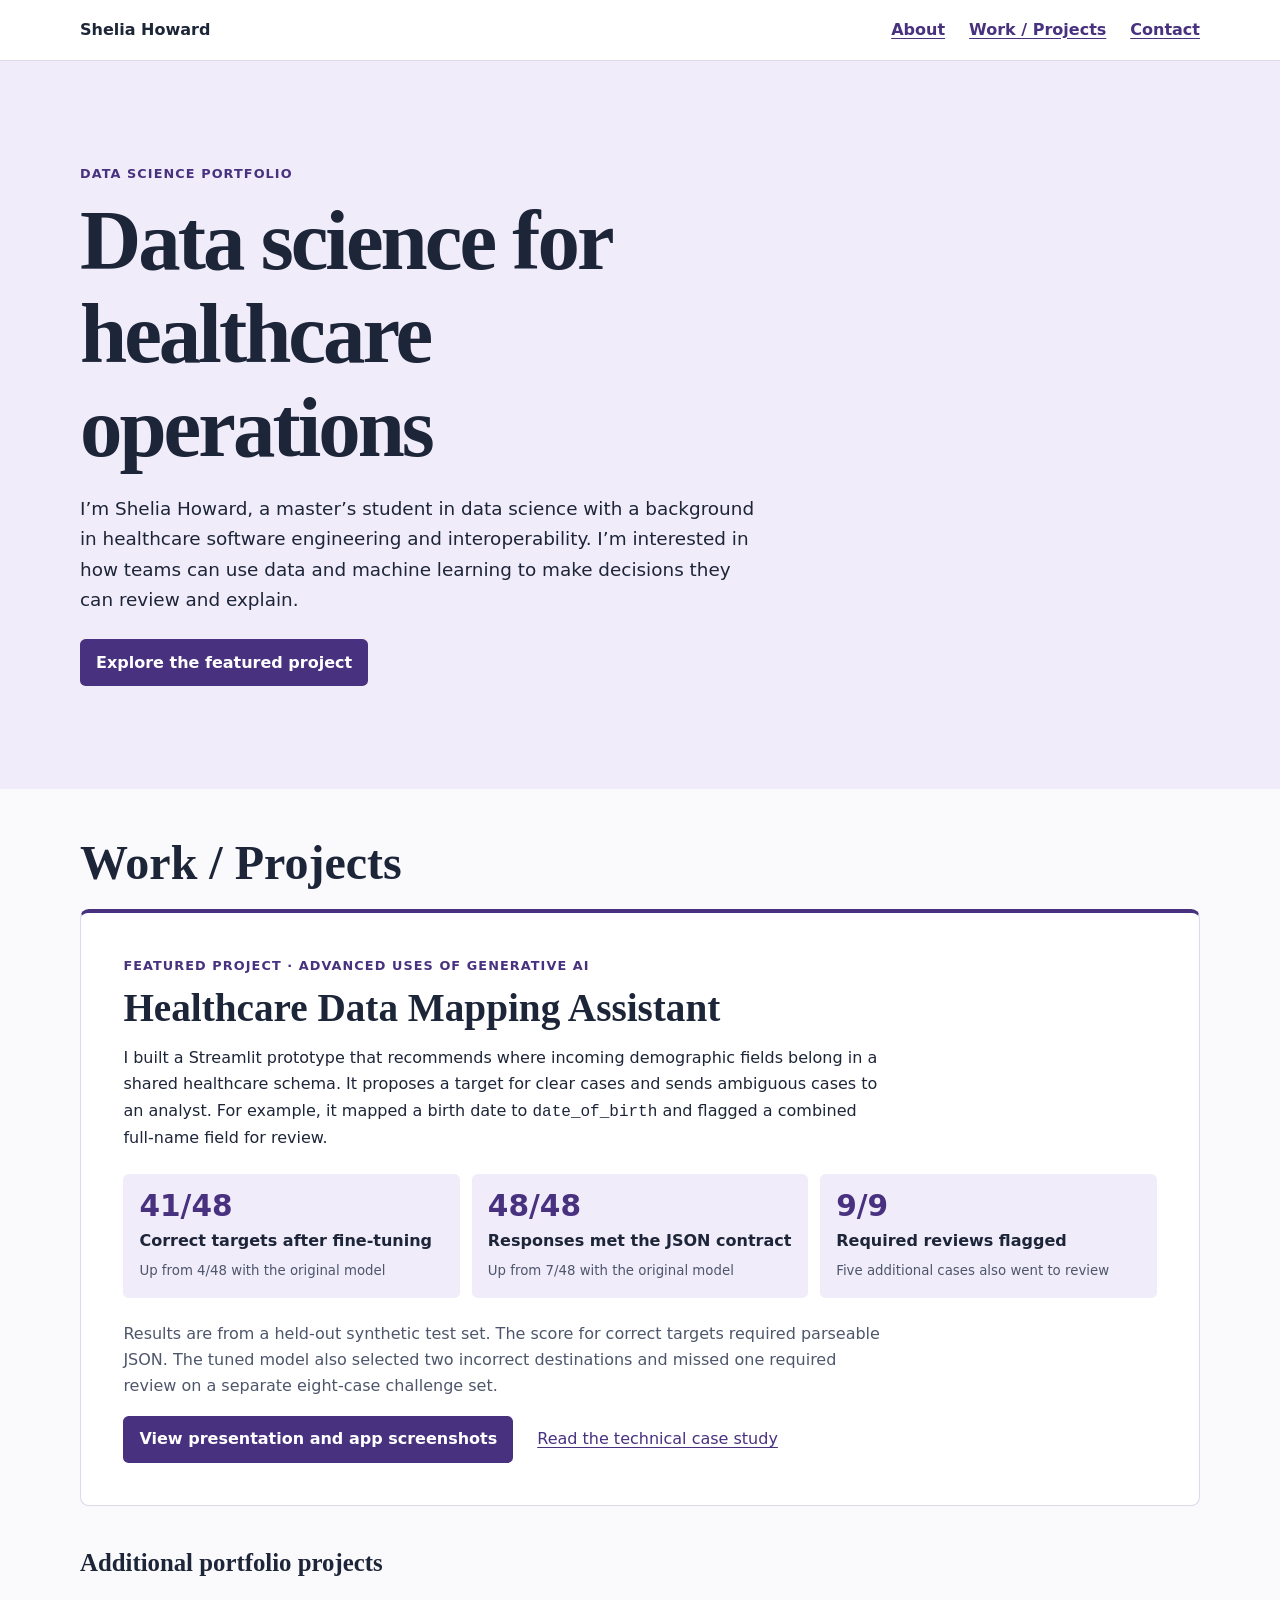
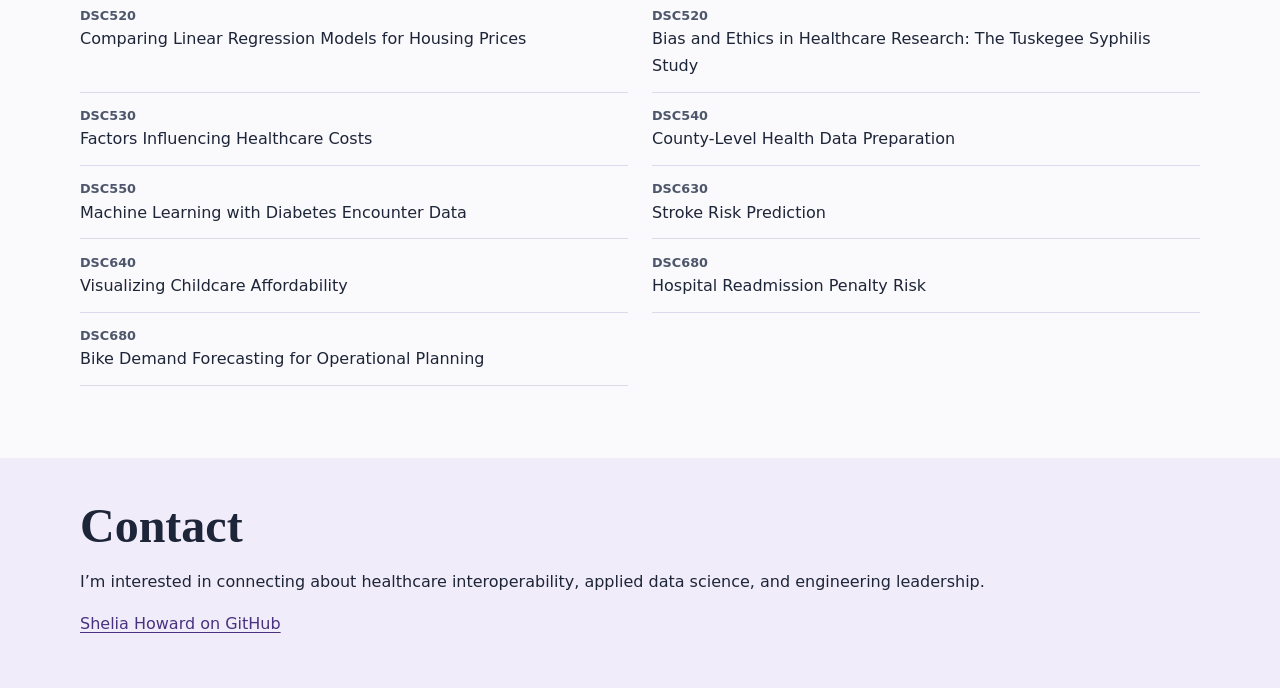
==== docs/index.html @ be784926 "Add files via upload" ====
<!doctype html>
<html lang="en">
<head>
  <meta charset="utf-8">
  <meta name="viewport" content="width=device-width, initial-scale=1">
  <meta name="description" content="Shelia Howard’s data science portfolio, featuring applied machine learning and healthcare interoperability.">
  <title>Shelia Howard | Data Science Portfolio</title>
  <link rel="stylesheet" href="styles.css">
</head>
<body>
  <a class="skip" href="#main">Skip to content</a>
  <header class="top">
    <div class="wrap bar">
      <a class="identity" href="#main">Shelia Howard</a>
      <nav aria-label="Main navigation">
        <a href="#about">About</a><a href="#projects">Work / Projects</a><a href="#contact">Contact</a>
      </nav>
    </div>
  </header>
  <main id="main">
    <section class="intro" id="about" aria-labelledby="about-heading">
      <div class="wrap">
        <p class="eyebrow">Data science portfolio</p>
        <h1 id="about-heading">Data science for healthcare operations</h1>
        <p class="lead">I’m Shelia Howard, a master’s student in data science with a background in healthcare software engineering and interoperability. I’m interested in how teams can use data and machine learning to make decisions they can review and explain.</p>
        <a class="button" href="#featured">Explore the featured project</a>
      </div>
    </section>
    <section class="wrap work" id="projects" aria-labelledby="projects-heading">
      <h2 id="projects-heading">Work / Projects</h2>
      <article class="feature" id="featured" aria-labelledby="feature-heading">
        <p class="eyebrow">Featured project · Advanced Uses of Generative AI</p>
        <h3 id="feature-heading">Healthcare Data Mapping Assistant</h3>
        <p>I built a Streamlit prototype that recommends where incoming demographic fields belong in a shared healthcare schema. It proposes a target for clear cases and sends ambiguous cases to an analyst. For example, it mapped a birth date to <code>date_of_birth</code> and flagged a combined full-name field for review.</p>
        <div class="metrics">
          <div><strong>41/48</strong><span>Correct targets after fine-tuning</span><small>Up from 4/48 with the original model</small></div>
          <div><strong>48/48</strong><span>Responses met the JSON contract</span><small>Up from 7/48 with the original model</small></div>
          <div><strong>9/9</strong><span>Required reviews flagged</span><small>Five additional cases also went to review</small></div>
        </div>
        <p class="notes">Results are from a held-out synthetic test set. The score for correct targets required parseable JSON. The tuned model also selected two incorrect destinations and missed one required review on a separate eight-case challenge set.</p>
        <div class="actions">
          <a class="button" href="dsc670-advanced-uses-of-generative-ai/evidence/milestone-4-presentation.pdf">View presentation and app screenshots</a>
          <a href="dsc670-advanced-uses-of-generative-ai/index.html">Read the technical case study</a>
        </div>
      </article>
      <h3 class="collection">Additional portfolio projects</h3>
      <ul class="projects">
        <li><span>DSC520</span>Comparing Linear Regression Models for Housing Prices</li>
        <li><span>DSC520</span>Bias and Ethics in Healthcare Research: The Tuskegee Syphilis Study</li>
        <li><span>DSC530</span>Factors Influencing Healthcare Costs</li>
        <li><span>DSC540</span>County-Level Health Data Preparation</li>
        <li><span>DSC550</span>Machine Learning with Diabetes Encounter Data</li>
        <li><span>DSC630</span>Stroke Risk Prediction</li>
        <li><span>DSC640</span>Visualizing Childcare Affordability</li>
        <li><span>DSC680</span>Hospital Readmission Penalty Risk</li>
        <li><span>DSC680</span>Bike Demand Forecasting for Operational Planning</li>
      </ul>
    </section>
    <section class="contact" id="contact" aria-labelledby="contact-heading">
      <div class="wrap">
        <h2 id="contact-heading">Contact</h2>
        <p>I’m interested in connecting about healthcare interoperability, applied data science, and engineering leadership.</p>
        <a href="https://github.com/howardbratt/DSC680/tree/main/Portfolio">Shelia Howard on GitHub</a>
      </div>
    </section>
  </main>
</body>
</html>
---- docs/styles.css ----
:root {
  color-scheme: light;
  --ink: #1d2538;
  --muted: #4d566b;
  --accent: #48317f;
  --paper: #faf9fc;
  --line: #dfd9eb;
  --tint: #f1ecfa;
}
* { box-sizing: border-box; }
html { scroll-padding-top: 1rem; }
body {
  margin: 0;
  color: var(--ink);
  background: var(--paper);
  font: 1rem/1.65 system-ui, sans-serif;
}
.wrap { width: min(70rem, calc(100% - 3rem)); margin-inline: auto; }
.skip { position: absolute; left: 1rem; top: -5rem; background: white; padding: .6rem; }
.skip:focus { top: 1rem; }
:focus-visible { outline: 3px solid #9b5700; outline-offset: 4px; }
.top { border-bottom: 1px solid var(--line); background: white; }
.bar, nav, .actions { display: flex; align-items: center; flex-wrap: wrap; gap: .85rem 1.5rem; }
.bar { justify-content: space-between; padding-block: 1.05rem; }
a { color: var(--accent); text-underline-offset: .2em; }
.identity { color: var(--ink); font-weight: 750; text-decoration: none; }
nav a { font-weight: 600; }
.intro { background: var(--tint); padding: clamp(3rem, 8vw, 7rem) 0; }
.eyebrow { color: var(--accent); font-weight: 750; font-size: .8rem; letter-spacing: .085em; text-transform: uppercase; margin: 0 0 .6rem; }
h1, h2, h3 { font-family: Georgia, serif; line-height: 1.1; margin: 0; }
h1 { font-size: clamp(2.6rem, 7vw, 5.3rem); max-width: 13ch; letter-spacing: -.035em; }
h2 { font-size: clamp(2rem, 4vw, 3rem); }
h3 { font-size: clamp(1.55rem, 3.8vw, 2.45rem); }
.lead { font-size: 1.15rem; max-width: 58ch; margin: 1.25rem 0 1.5rem; }
.button { display: inline-block; padding: .65rem 1rem; border-radius: .35rem; background: var(--accent); color: white; font-weight: 650; text-decoration: none; }
.button:hover { background: #34235d; }
.work { padding-block: 3rem 3.5rem; }
.feature { padding: clamp(1.15rem, 4vw, 2.65rem); border: 1px solid var(--line); border-top: 4px solid var(--accent); border-radius: .55rem; background: white; margin-top: 1.2rem; }
.feature p { max-width: 75ch; }
.metrics { display: grid; grid-template-columns: repeat(3, minmax(0, 1fr)); gap: .75rem; margin-block: 1.4rem; }
.metrics div { background: var(--tint); padding: 1rem; border-radius: .35rem; }
.metrics strong { display: block; font-size: 1.85rem; line-height: 1.1; color: var(--accent); font-variant-numeric: tabular-nums; }
.metrics span, .metrics small { display: block; margin-top: .35rem; }
.metrics span { font-weight: 700; }
.metrics small, .notes { color: var(--muted); }
.collection { margin-top: 2.7rem; font-size: 1.55rem; }
.projects { list-style: none; padding: 0; display: grid; grid-template-columns: repeat(2, minmax(0, 1fr)); gap: 0 1.5rem; }
.projects li { padding: .78rem 0; border-bottom: 1px solid var(--line); }
.projects span { display: block; color: var(--muted); font-size: .8rem; font-weight: 700; }
.contact { padding-block: 2.6rem 3.2rem; background: var(--tint); }
@media (max-width: 42rem) {
  .wrap { width: calc(100% - 2rem); }
  .metrics, .projects { grid-template-columns: minmax(0, 1fr); }
}
.study { max-width: 51rem; padding-block: 2.5rem; overflow-wrap: anywhere; }
.study h1 { max-width: 20ch; font-size: clamp(2.3rem, 6vw, 3.75rem); }
.study h2 { margin-top: 2rem; font-size: clamp(1.6rem, 4vw, 2.2rem); }
.study li { margin-block: .35rem; }
.study table { width: 100%; border-collapse: collapse; font-size: .94rem; margin-block: 1rem; }
.study th, .study td { border-bottom: 1px solid var(--line); padding: .4rem .5rem; text-align: left; }
.study th { background: var(--tint); }
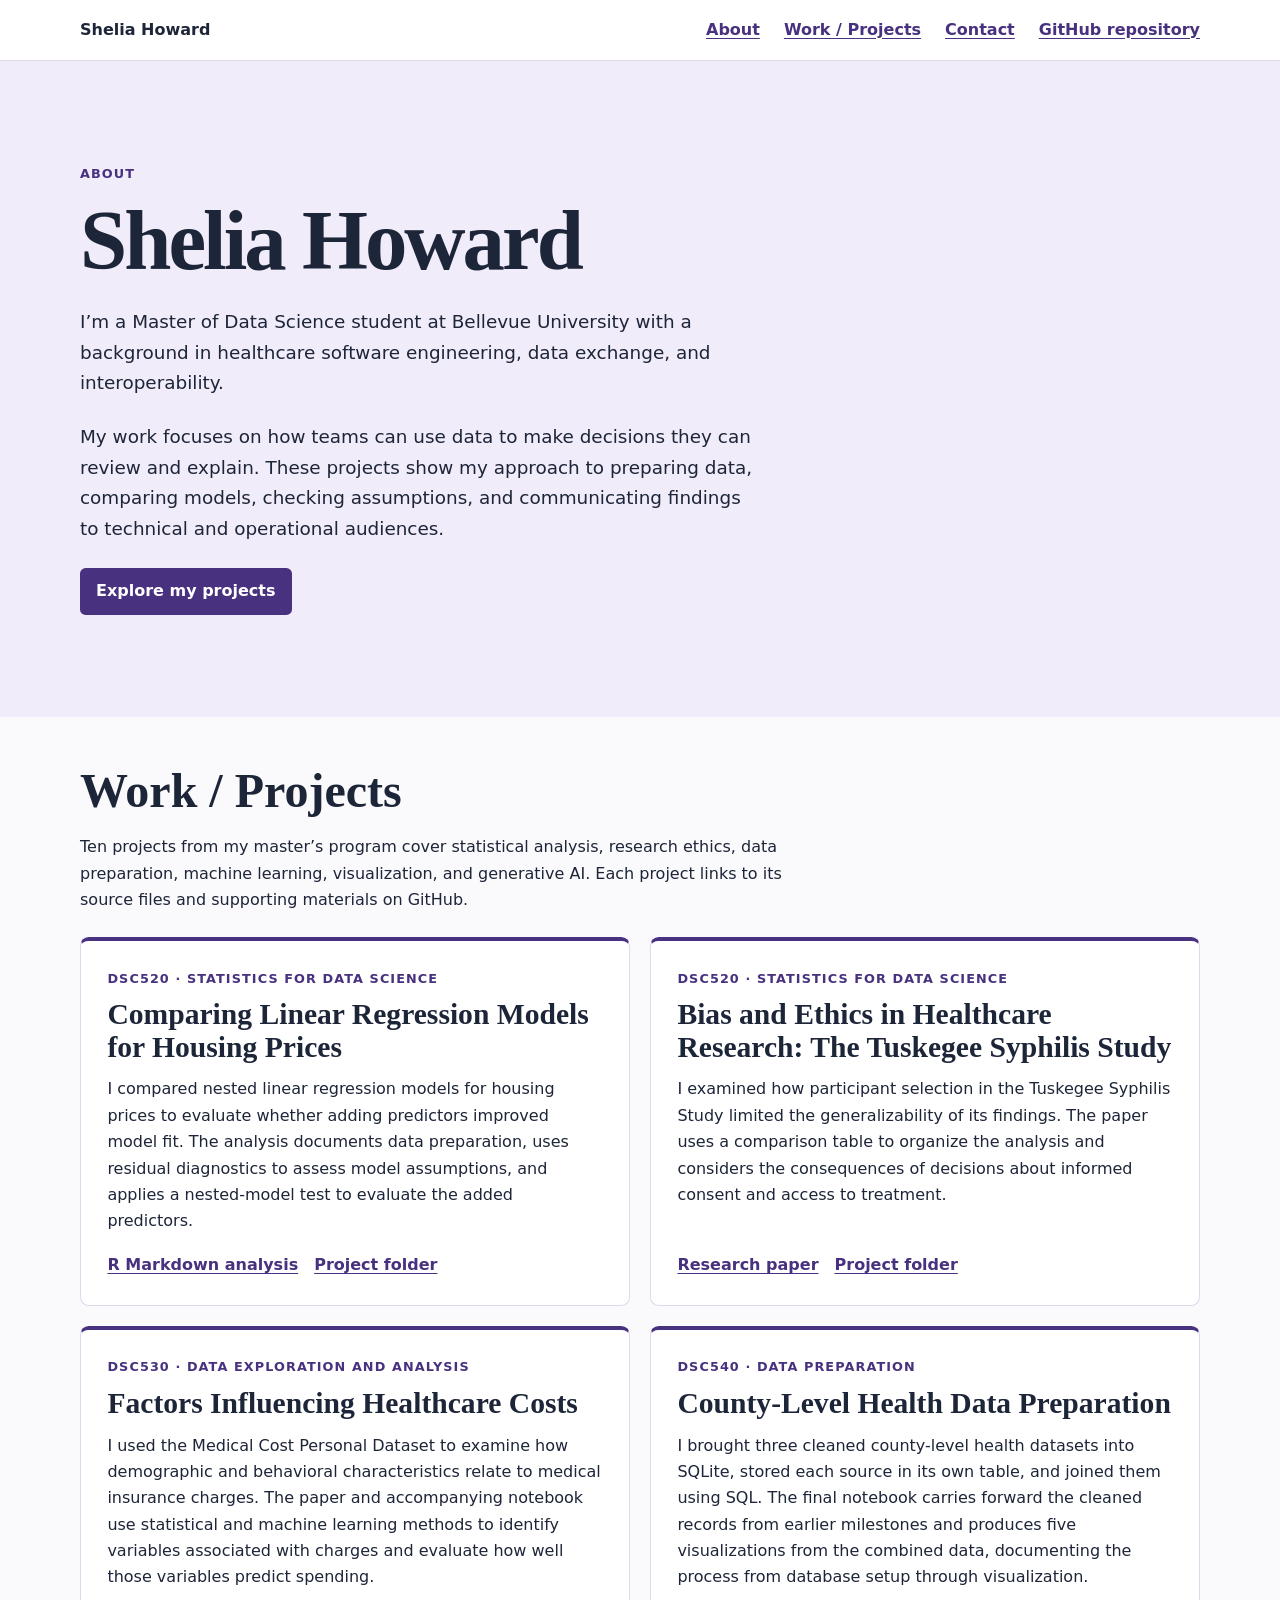
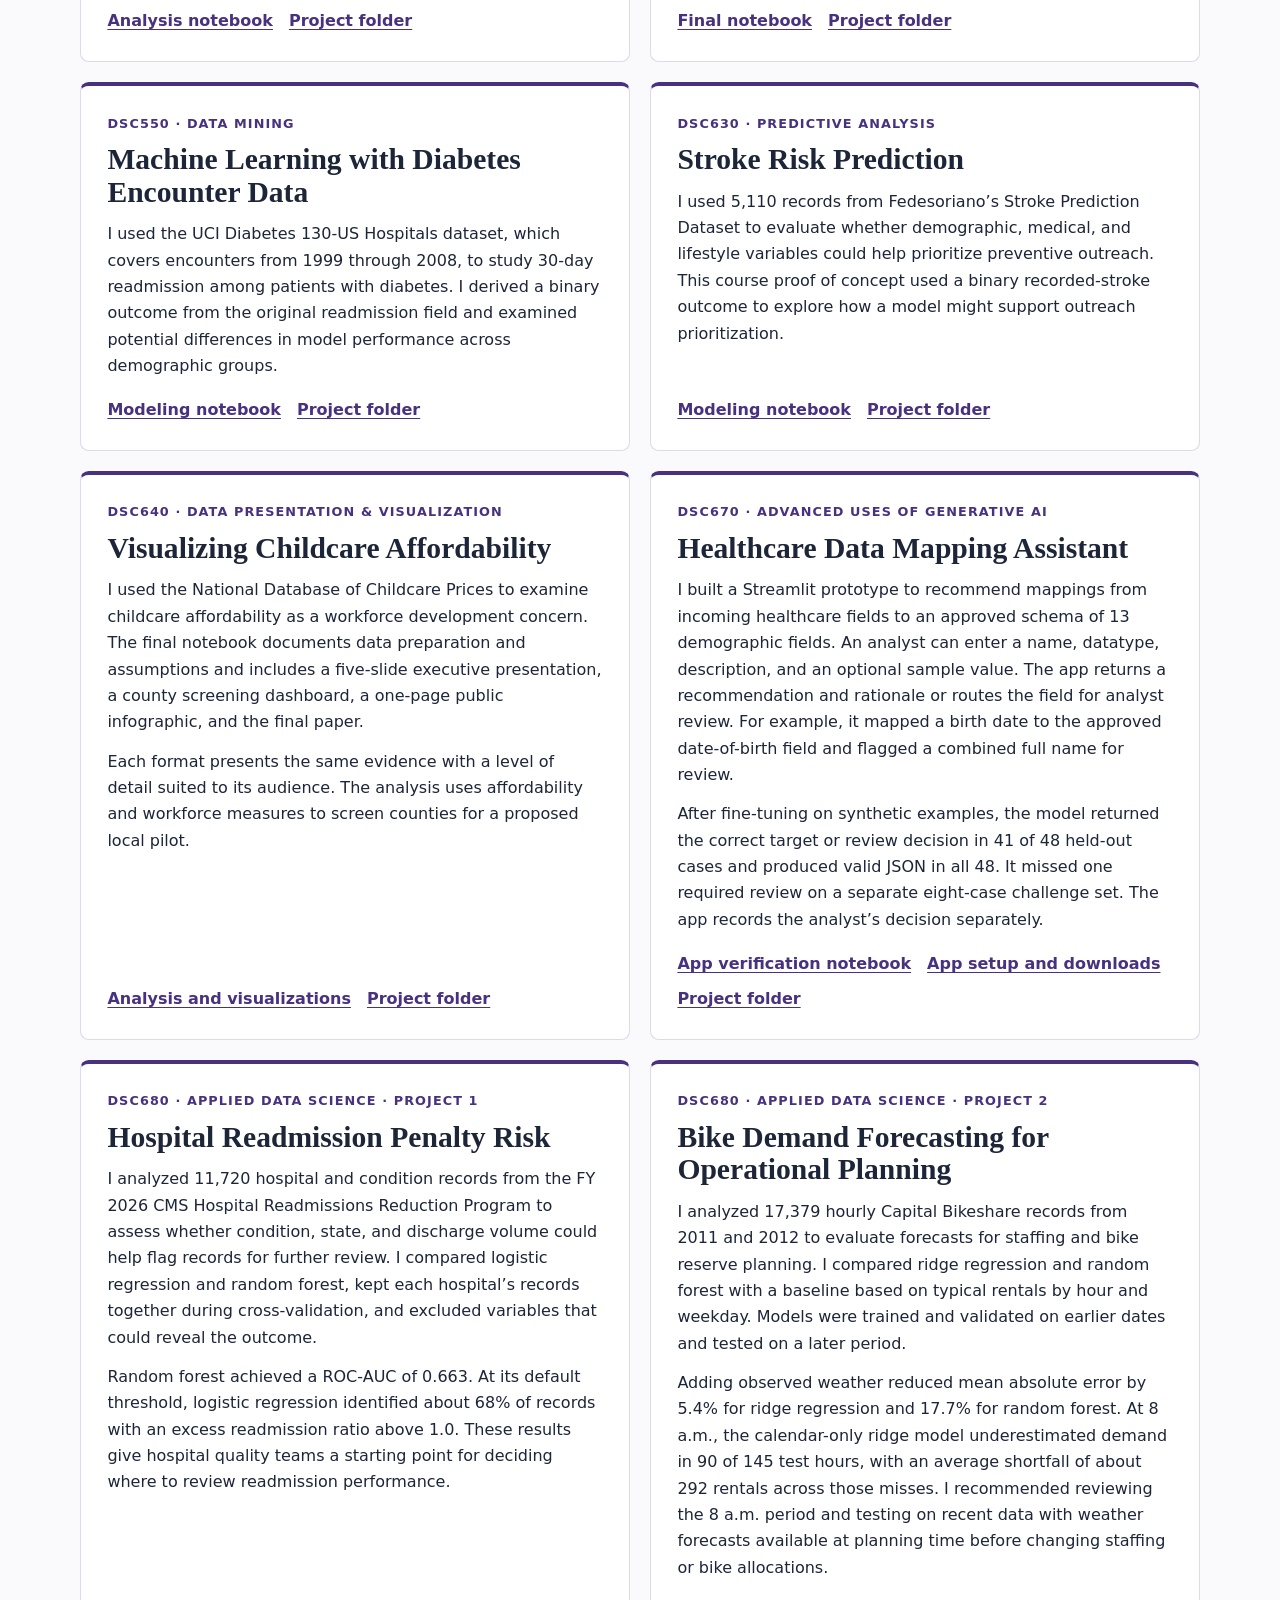
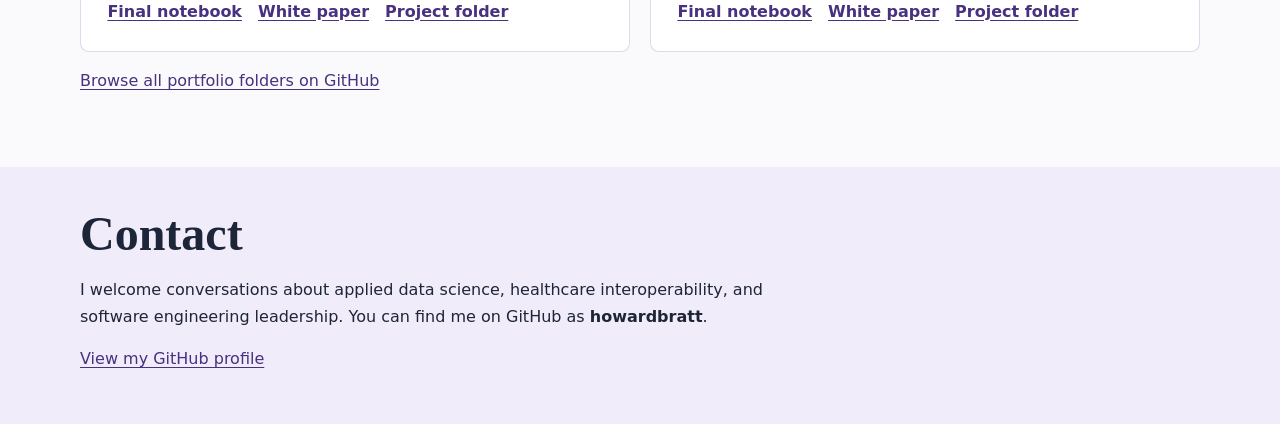
==== commit 620e9228: "Add files via upload" ====
--- a/docs/index.html
+++ b/docs/index.html
@@ -5,62 +5,175 @@
   <meta name="viewport" content="width=device-width, initial-scale=1">
   <meta name="description" content="Shelia Howard’s data science portfolio, featuring applied machine learning and healthcare interoperability.">
   <title>Shelia Howard | Data Science Portfolio</title>
-  <link rel="stylesheet" href="styles.css">
+  <style>
+:root {
+  color-scheme: light;
+  --ink: #1d2538;
+  --muted: #4d566b;
+  --accent: #48317f;
+  --paper: #faf9fc;
+  --line: #dfd9eb;
+  --tint: #f1ecfa;
+}
+* { box-sizing: border-box; }
+html { scroll-padding-top: 1rem; }
+body {
+  margin: 0;
+  color: var(--ink);
+  background: var(--paper);
+  font: 1rem/1.65 system-ui, sans-serif;
+}
+.wrap { width: min(70rem, calc(100% - 3rem)); margin-inline: auto; }
+.skip { position: absolute; left: 1rem; top: -5rem; background: white; padding: .6rem; }
+.skip:focus { top: 1rem; }
+:focus-visible { outline: 3px solid #9b5700; outline-offset: 4px; }
+.top { border-bottom: 1px solid var(--line); background: white; }
+.bar, nav, .actions { display: flex; align-items: center; flex-wrap: wrap; gap: .85rem 1.5rem; }
+.bar { justify-content: space-between; padding-block: 1.05rem; }
+a { color: var(--accent); text-underline-offset: .2em; }
+.identity { color: var(--ink); font-weight: 750; text-decoration: none; }
+nav a { font-weight: 600; }
+.intro { background: var(--tint); padding: clamp(3rem, 8vw, 7rem) 0; }
+.eyebrow { color: var(--accent); font-weight: 750; font-size: .8rem; letter-spacing: .085em; text-transform: uppercase; margin: 0 0 .6rem; }
+h1, h2, h3 { font-family: Georgia, serif; line-height: 1.1; margin: 0; }
+h1 { font-size: clamp(2.6rem, 7vw, 5.3rem); max-width: 13ch; letter-spacing: -.035em; }
+h2 { font-size: clamp(2rem, 4vw, 3rem); }
+h3 { font-size: clamp(1.55rem, 3.8vw, 2.45rem); }
+.lead { font-size: 1.15rem; max-width: 58ch; margin: 1.25rem 0 1.5rem; }
+.button { display: inline-block; padding: .65rem 1rem; border-radius: .35rem; background: var(--accent); color: white; font-weight: 650; text-decoration: none; }
+.button:hover { background: #34235d; }
+.work { padding-block: 3rem 3.5rem; }
+
+.project-grid {
+  display: grid;
+  grid-template-columns: repeat(2, minmax(0, 1fr));
+  gap: 1.25rem;
+  margin-top: 1.5rem;
+}
+.project {
+  display: flex;
+  flex-direction: column;
+  padding: clamp(1rem, 3vw, 1.65rem);
+  border: 1px solid var(--line);
+  border-top: 4px solid var(--accent);
+  border-radius: .55rem;
+  background: white;
+}
+.project h3 { font-size: clamp(1.35rem, 2.5vw, 1.85rem); }
+.project p:not(.eyebrow) { margin: .8rem 0 0; }
+.project .actions {
+  margin-top: auto;
+  padding-top: 1.1rem;
+  font-weight: 650;
+  gap: .55rem 1rem;
+}
+.contact { padding-block: 2.6rem 3.2rem; background: var(--tint); }
+.contact p, .work > p { max-width: 70ch; }
+@media (max-width: 46rem) {
+  .wrap { width: calc(100% - 2rem); }
+  .project-grid { grid-template-columns: minmax(0, 1fr); }
+}
+  </style>
 </head>
 <body>
   <a class="skip" href="#main">Skip to content</a>
   <header class="top">
     <div class="wrap bar">
-      <a class="identity" href="#main">Shelia Howard</a>
+      <a class="identity" href="#about">Shelia Howard</a>
       <nav aria-label="Main navigation">
-        <a href="#about">About</a><a href="#projects">Work / Projects</a><a href="#contact">Contact</a>
+        <a href="#about">About</a>
+        <a href="#projects">Work / Projects</a>
+        <a href="#contact">Contact</a>
+        <a href="https://github.com/howardbratt/DSC680">GitHub repository</a>
       </nav>
     </div>
   </header>
-  <main id="main">
+  <main id="main" tabindex="-1">
     <section class="intro" id="about" aria-labelledby="about-heading">
       <div class="wrap">
-        <p class="eyebrow">Data science portfolio</p>
-        <h1 id="about-heading">Data science for healthcare operations</h1>
-        <p class="lead">I’m Shelia Howard, a master’s student in data science with a background in healthcare software engineering and interoperability. I’m interested in how teams can use data and machine learning to make decisions they can review and explain.</p>
-        <a class="button" href="#featured">Explore the featured project</a>
+        <p class="eyebrow">About</p>
+        <h1 id="about-heading">Shelia Howard</h1>
+        <p class="lead">I’m a Master of Data Science student at Bellevue University with a background in healthcare software engineering, data exchange, and interoperability.</p>
+        <p class="lead">My work focuses on how teams can use data to make decisions they can review and explain. These projects show my approach to preparing data, comparing models, checking assumptions, and communicating findings to technical and operational audiences.</p>
+        <a class="button" href="#projects">Explore my projects</a>
       </div>
     </section>
     <section class="wrap work" id="projects" aria-labelledby="projects-heading">
       <h2 id="projects-heading">Work / Projects</h2>
-      <article class="feature" id="featured" aria-labelledby="feature-heading">
-        <p class="eyebrow">Featured project · Advanced Uses of Generative AI</p>
-        <h3 id="feature-heading">Healthcare Data Mapping Assistant</h3>
-        <p>I built a Streamlit prototype that recommends where incoming demographic fields belong in a shared healthcare schema. It proposes a target for clear cases and sends ambiguous cases to an analyst. For example, it mapped a birth date to <code>date_of_birth</code> and flagged a combined full-name field for review.</p>
-        <div class="metrics">
-          <div><strong>41/48</strong><span>Correct targets after fine-tuning</span><small>Up from 4/48 with the original model</small></div>
-          <div><strong>48/48</strong><span>Responses met the JSON contract</span><small>Up from 7/48 with the original model</small></div>
-          <div><strong>9/9</strong><span>Required reviews flagged</span><small>Five additional cases also went to review</small></div>
-        </div>
-        <p class="notes">Results are from a held-out synthetic test set. The score for correct targets required parseable JSON. The tuned model also selected two incorrect destinations and missed one required review on a separate eight-case challenge set.</p>
-        <div class="actions">
-          <a class="button" href="dsc670-advanced-uses-of-generative-ai/evidence/milestone-4-presentation.pdf">View presentation and app screenshots</a>
-          <a href="dsc670-advanced-uses-of-generative-ai/index.html">Read the technical case study</a>
-        </div>
-      </article>
-      <h3 class="collection">Additional portfolio projects</h3>
-      <ul class="projects">
-        <li><span>DSC520</span>Comparing Linear Regression Models for Housing Prices</li>
-        <li><span>DSC520</span>Bias and Ethics in Healthcare Research: The Tuskegee Syphilis Study</li>
-        <li><span>DSC530</span>Factors Influencing Healthcare Costs</li>
-        <li><span>DSC540</span>County-Level Health Data Preparation</li>
-        <li><span>DSC550</span>Machine Learning with Diabetes Encounter Data</li>
-        <li><span>DSC630</span>Stroke Risk Prediction</li>
-        <li><span>DSC640</span>Visualizing Childcare Affordability</li>
-        <li><span>DSC680</span>Hospital Readmission Penalty Risk</li>
-        <li><span>DSC680</span>Bike Demand Forecasting for Operational Planning</li>
-      </ul>
+      <p>Ten projects from my master’s program cover statistical analysis, research ethics, data preparation, machine learning, visualization, and generative AI. Each project links to its source files and supporting materials on GitHub.</p>
+      <div class="project-grid">
+        <article class="project" aria-labelledby="project-1">
+          <p class="eyebrow">DSC520 · Statistics for Data Science</p>
+          <h3 id="project-1">Comparing Linear Regression Models for Housing Prices</h3>
+          <p>I compared nested linear regression models for housing prices to evaluate whether adding predictors improved model fit. The analysis documents data preparation, uses residual diagnostics to assess model assumptions, and applies a nested-model test to evaluate the added predictors.</p>
+          <div class="actions"><a href="https://github.com/howardbratt/DSC680/blob/main/Portfolio/DSC520/Linear%20Regression/housing-price-regression.Rmd" aria-label="R Markdown analysis for Comparing Linear Regression Models for Housing Prices">R Markdown analysis</a> <a href="https://github.com/howardbratt/DSC680/tree/main/Portfolio/DSC520/Linear%20Regression" aria-label="Project folder for Comparing Linear Regression Models for Housing Prices">Project folder</a></div>
+        </article>
+        <article class="project" aria-labelledby="project-2">
+          <p class="eyebrow">DSC520 · Statistics for Data Science</p>
+          <h3 id="project-2">Bias and Ethics in Healthcare Research: The Tuskegee Syphilis Study</h3>
+          <p>I examined how participant selection in the Tuskegee Syphilis Study limited the generalizability of its findings. The paper uses a comparison table to organize the analysis and considers the consequences of decisions about informed consent and access to treatment.</p>
+          <div class="actions"><a href="https://github.com/howardbratt/DSC680/blob/main/Portfolio/DSC520/Understanding%20Biases%20in%20Statistics/Reports/Bias%20and%20Ethics%20in%20Healthcare%20Research_The%20Tuskegee%20Syphilis%20Study.pdf" aria-label="Research paper for Bias and Ethics in Healthcare Research: The Tuskegee Syphilis Study">Research paper</a> <a href="https://github.com/howardbratt/DSC680/tree/main/Portfolio/DSC520/Understanding%20Biases%20in%20Statistics" aria-label="Project folder for Bias and Ethics in Healthcare Research: The Tuskegee Syphilis Study">Project folder</a></div>
+        </article>
+        <article class="project" aria-labelledby="project-3">
+          <p class="eyebrow">DSC530 · Data Exploration and Analysis</p>
+          <h3 id="project-3">Factors Influencing Healthcare Costs</h3>
+          <p>I used the Medical Cost Personal Dataset to examine how demographic and behavioral characteristics relate to medical insurance charges. The paper and accompanying notebook use statistical and machine learning methods to identify variables associated with charges and evaluate how well those variables predict spending.</p>
+          <div class="actions"><a href="https://github.com/howardbratt/DSC680/blob/main/Portfolio/DSC530/Code/Factors%20Influencing%20Healthcare%20Costs.ipynb" aria-label="Analysis notebook for Factors Influencing Healthcare Costs">Analysis notebook</a> <a href="https://github.com/howardbratt/DSC680/tree/main/Portfolio/DSC530" aria-label="Project folder for Factors Influencing Healthcare Costs">Project folder</a></div>
+        </article>
+        <article class="project" aria-labelledby="project-4">
+          <p class="eyebrow">DSC540 · Data Preparation</p>
+          <h3 id="project-4">County-Level Health Data Preparation</h3>
+          <p>I brought three cleaned county-level health datasets into SQLite, stored each source in its own table, and joined them using SQL. The final notebook carries forward the cleaned records from earlier milestones and produces five visualizations from the combined data, documenting the process from database setup through visualization.</p>
+          <div class="actions"><a href="https://github.com/howardbratt/DSC680/blob/main/Portfolio/DSC540/Code/shelia_howard_dsc540_term_project_milestone_5.ipynb" aria-label="Final notebook for County-Level Health Data Preparation">Final notebook</a> <a href="https://github.com/howardbratt/DSC680/tree/main/Portfolio/DSC540" aria-label="Project folder for County-Level Health Data Preparation">Project folder</a></div>
+        </article>
+        <article class="project" aria-labelledby="project-5">
+          <p class="eyebrow">DSC550 · Data Mining</p>
+          <h3 id="project-5">Machine Learning with Diabetes Encounter Data</h3>
+          <p>I used the UCI Diabetes 130-US Hospitals dataset, which covers encounters from 1999 through 2008, to study 30-day readmission among patients with diabetes. I derived a binary outcome from the original readmission field and examined potential differences in model performance across demographic groups.</p>
+          <div class="actions"><a href="https://github.com/howardbratt/DSC680/blob/main/Portfolio/DSC550/Code/shelia_howard_dsc550_final_project_submission.ipynb" aria-label="Modeling notebook for Machine Learning with Diabetes Encounter Data">Modeling notebook</a> <a href="https://github.com/howardbratt/DSC680/tree/main/Portfolio/DSC550" aria-label="Project folder for Machine Learning with Diabetes Encounter Data">Project folder</a></div>
+        </article>
+        <article class="project" aria-labelledby="project-6">
+          <p class="eyebrow">DSC630 · Predictive Analysis</p>
+          <h3 id="project-6">Stroke Risk Prediction</h3>
+          <p>I used 5,110 records from Fedesoriano’s Stroke Prediction Dataset to evaluate whether demographic, medical, and lifestyle variables could help prioritize preventive outreach. This course proof of concept used a binary recorded-stroke outcome to explore how a model might support outreach prioritization.</p>
+          <div class="actions"><a href="https://github.com/howardbratt/DSC680/blob/main/Portfolio/DSC630/Code/Shelia_Howard_DSC630_Final_Project_Code.ipynb" aria-label="Modeling notebook for Stroke Risk Prediction">Modeling notebook</a> <a href="https://github.com/howardbratt/DSC680/tree/main/Portfolio/DSC630" aria-label="Project folder for Stroke Risk Prediction">Project folder</a></div>
+        </article>
+        <article class="project" aria-labelledby="project-7">
+          <p class="eyebrow">DSC640 · Data Presentation &amp; Visualization</p>
+          <h3 id="project-7">Visualizing Childcare Affordability</h3>
+          <p>I used the National Database of Childcare Prices to examine childcare affordability as a workforce development concern. The final notebook documents data preparation and assumptions and includes a five-slide executive presentation, a county screening dashboard, a one-page public infographic, and the final paper.</p>
+          <p>Each format presents the same evidence with a level of detail suited to its audience. The analysis uses affordability and workforce measures to screen counties for a proposed local pilot.</p>
+          <div class="actions"><a href="https://github.com/howardbratt/DSC680/blob/main/Portfolio/DSC640/Code/Shelia_Howard_DSC640_Term_Project_Milestone_5.ipynb" aria-label="Analysis and visualizations for Visualizing Childcare Affordability">Analysis and visualizations</a> <a href="https://github.com/howardbratt/DSC680/tree/main/Portfolio/DSC640" aria-label="Project folder for Visualizing Childcare Affordability">Project folder</a></div>
+        </article>
+        <article class="project" aria-labelledby="project-8">
+          <p class="eyebrow">DSC670 · Advanced Uses of Generative AI</p>
+          <h3 id="project-8">Healthcare Data Mapping Assistant</h3>
+          <p>I built a Streamlit prototype to recommend mappings from incoming healthcare fields to an approved schema of 13 demographic fields. An analyst can enter a name, datatype, description, and an optional sample value. The app returns a recommendation and rationale or routes the field for analyst review. For example, it mapped a birth date to the approved date-of-birth field and flagged a combined full name for review.</p>
+          <p>After fine-tuning on synthetic examples, the model returned the correct target or review decision in 41 of 48 held-out cases and produced valid JSON in all 48. It missed one required review on a separate eight-case challenge set. The app records the analyst’s decision separately.</p>
+          <div class="actions"><a href="https://github.com/howardbratt/DSC680/blob/main/Portfolio/DSC670/Code/Healthcare_Data_Mapping_Assistant_Milestone_4.ipynb" aria-label="App verification notebook for Healthcare Data Mapping Assistant">App verification notebook</a> <a href="https://github.com/howardbratt/DSC680/blob/main/Portfolio/DSC670/README.md" aria-label="App setup and downloads for Healthcare Data Mapping Assistant">App setup and downloads</a> <a href="https://github.com/howardbratt/DSC680/tree/main/Portfolio/DSC670" aria-label="Project folder for Healthcare Data Mapping Assistant">Project folder</a></div>
+        </article>
+        <article class="project" aria-labelledby="project-9">
+          <p class="eyebrow">DSC680 · Applied Data Science · Project 1</p>
+          <h3 id="project-9">Hospital Readmission Penalty Risk</h3>
+          <p>I analyzed 11,720 hospital and condition records from the FY 2026 CMS Hospital Readmissions Reduction Program to assess whether condition, state, and discharge volume could help flag records for further review. I compared logistic regression and random forest, kept each hospital’s records together during cross-validation, and excluded variables that could reveal the outcome.</p>
+          <p>Random forest achieved a ROC-AUC of 0.663. At its default threshold, logistic regression identified about 68% of records with an excess readmission ratio above 1.0. These results give hospital quality teams a starting point for deciding where to review readmission performance.</p>
+          <div class="actions"><a href="https://github.com/howardbratt/DSC680/blob/main/Portfolio/DSC680/Hospital%20Readmission%20Penalty%20Risk/Code/Shelia_Howard_DSC680_Final_Project_Milestone_3.ipynb" aria-label="Final notebook for Hospital Readmission Penalty Risk">Final notebook</a> <a href="https://github.com/howardbratt/DSC680/blob/main/Portfolio/DSC680/Hospital%20Readmission%20Penalty%20Risk/Reports/Shelia%20Howard%20DSC680%20Final%20Project%20White%20Paper.pdf" aria-label="White paper for Hospital Readmission Penalty Risk">White paper</a> <a href="https://github.com/howardbratt/DSC680/tree/main/Portfolio/DSC680/Hospital%20Readmission%20Penalty%20Risk" aria-label="Project folder for Hospital Readmission Penalty Risk">Project folder</a></div>
+        </article>
+        <article class="project" aria-labelledby="project-10">
+          <p class="eyebrow">DSC680 · Applied Data Science · Project 2</p>
+          <h3 id="project-10">Bike Demand Forecasting for Operational Planning</h3>
+          <p>I analyzed 17,379 hourly Capital Bikeshare records from 2011 and 2012 to evaluate forecasts for staffing and bike reserve planning. I compared ridge regression and random forest with a baseline based on typical rentals by hour and weekday. Models were trained and validated on earlier dates and tested on a later period.</p>
+          <p>Adding observed weather reduced mean absolute error by 5.4% for ridge regression and 17.7% for random forest. At 8 a.m., the calendar-only ridge model underestimated demand in 90 of 145 test hours, with an average shortfall of about 292 rentals across those misses. I recommended reviewing the 8 a.m. period and testing on recent data with weather forecasts available at planning time before changing staffing or bike allocations.</p>
+          <div class="actions"><a href="https://github.com/howardbratt/DSC680/blob/main/Portfolio/DSC680/Bike%20Demand%20Forecasting%20for%20Operational%20Planning/Code/Shelia_Howard_DSC680_Project2_Milestone3.ipynb" aria-label="Final notebook for Bike Demand Forecasting for Operational Planning">Final notebook</a> <a href="https://github.com/howardbratt/DSC680/blob/main/Project_2_Milestone_3/Shelia%20Howard%20DSC680%20Project%202%20Milestone%203%20White%20Paper.pdf" aria-label="White paper for Bike Demand Forecasting for Operational Planning">White paper</a> <a href="https://github.com/howardbratt/DSC680/tree/main/Portfolio/DSC680/Bike%20Demand%20Forecasting%20for%20Operational%20Planning" aria-label="Project folder for Bike Demand Forecasting for Operational Planning">Project folder</a></div>
+        </article>
+      </div>
+      <p><a href="https://github.com/howardbratt/DSC680/tree/main/Portfolio">Browse all portfolio folders on GitHub</a></p>
     </section>
     <section class="contact" id="contact" aria-labelledby="contact-heading">
       <div class="wrap">
         <h2 id="contact-heading">Contact</h2>
-        <p>I’m interested in connecting about healthcare interoperability, applied data science, and engineering leadership.</p>
-        <a href="https://github.com/howardbratt/DSC680/tree/main/Portfolio">Shelia Howard on GitHub</a>
+        <p>I welcome conversations about applied data science, healthcare interoperability, and software engineering leadership. You can find me on GitHub as <strong>howardbratt</strong>.</p>
+        <a href="https://github.com/howardbratt">View my GitHub profile</a>
       </div>
     </section>
   </main>
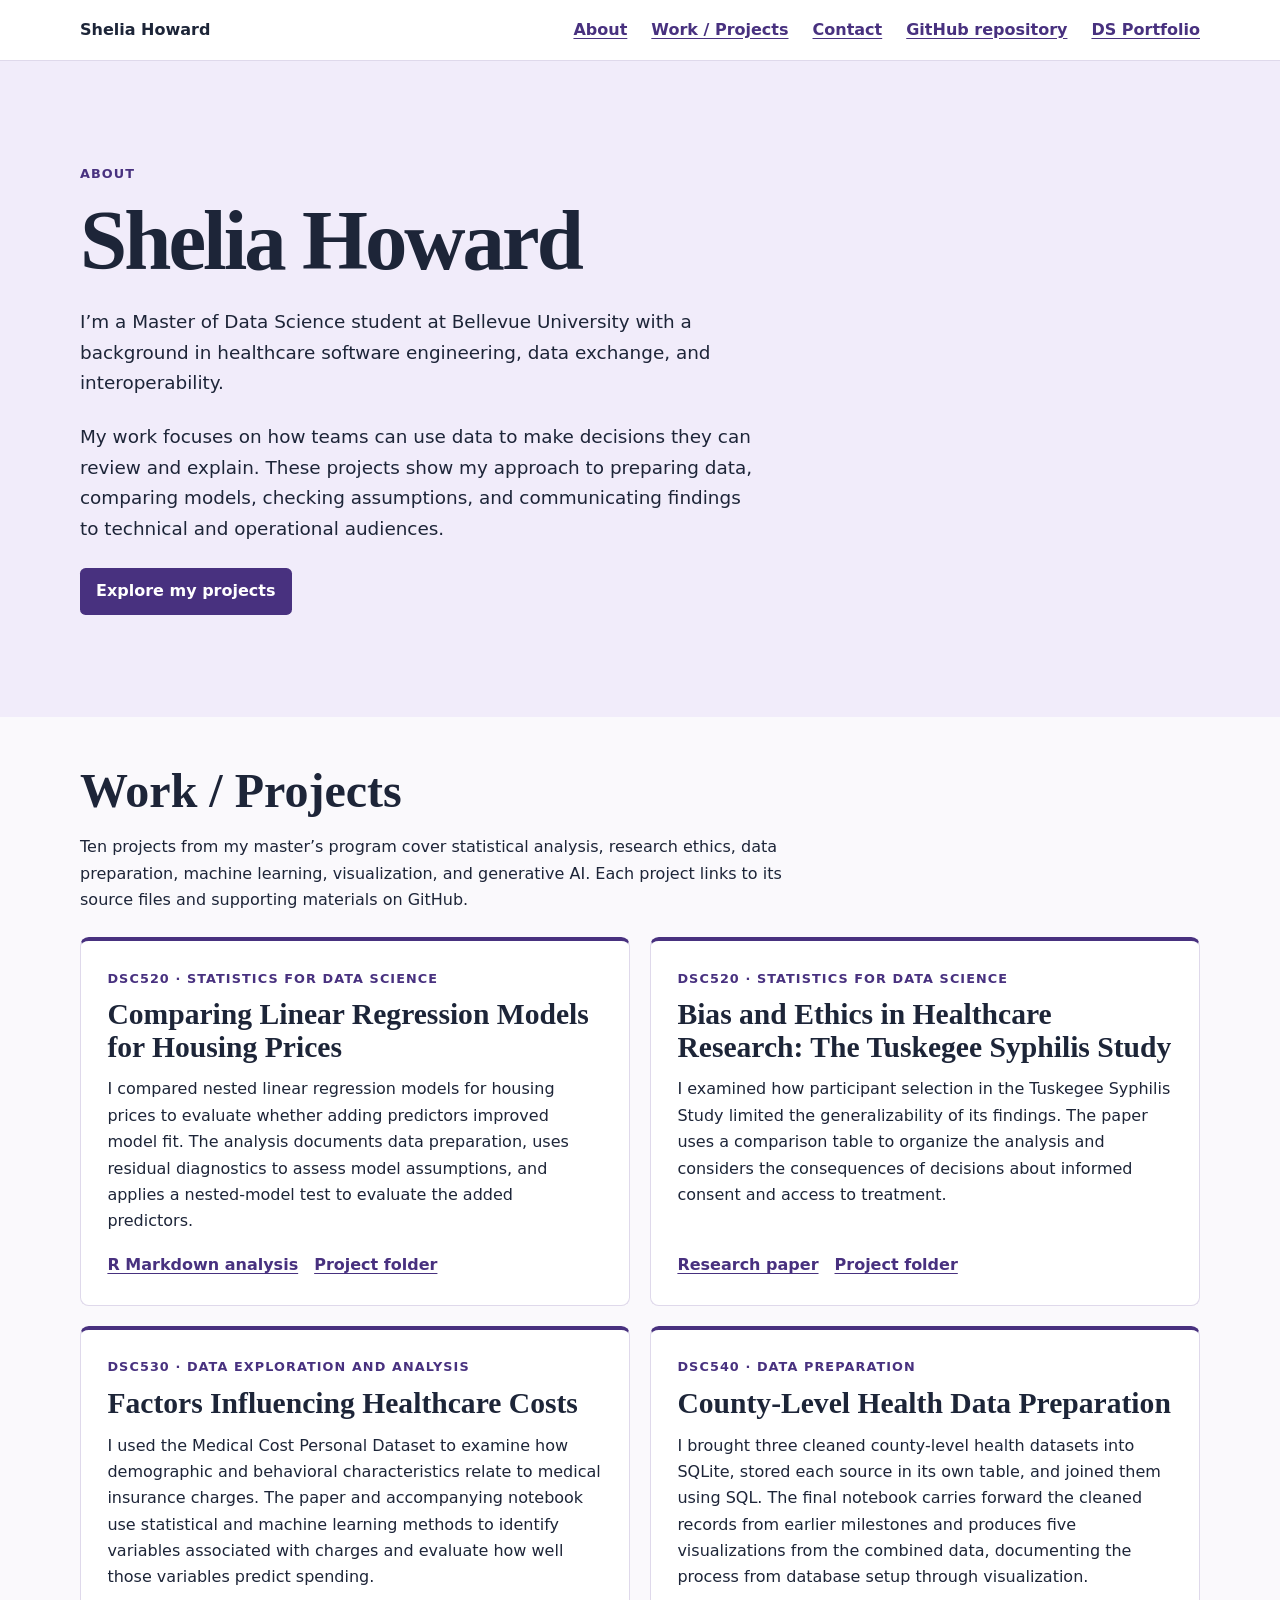
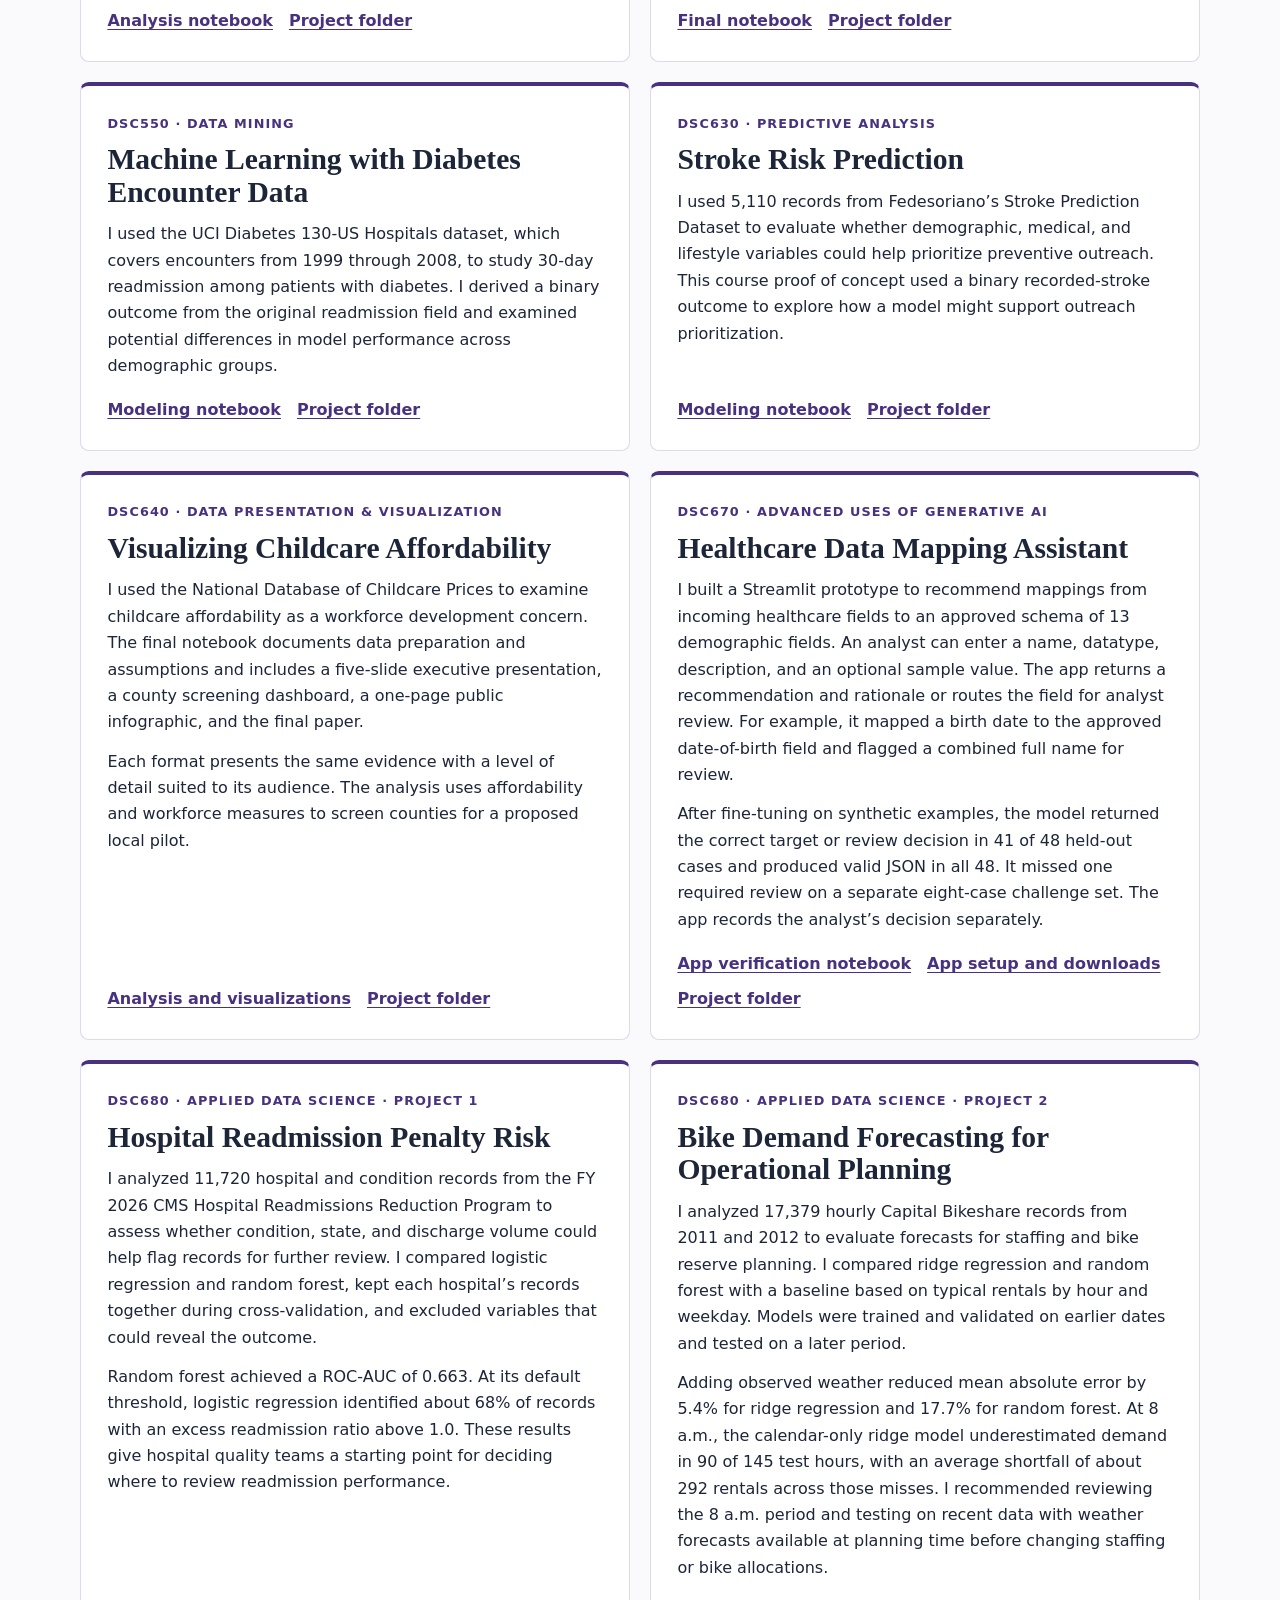
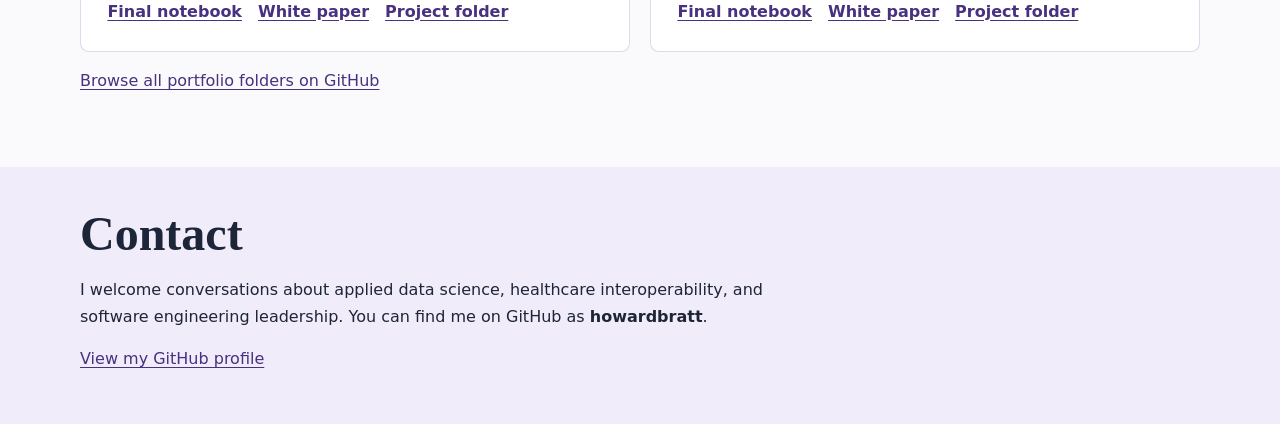
==== commit 087a23ab: "Add files via upload" ====
--- a/docs/index.html
+++ b/docs/index.html
@@ -85,6 +85,7 @@
         <a href="#projects">Work / Projects</a>
         <a href="#contact">Contact</a>
         <a href="https://github.com/howardbratt/DSC680">GitHub repository</a>
+        <a href="https://github.com/howardbratt/DSC680/tree/620e9228948a036e08b77307c96ae82bd1ab6f81/Portfolio">DS Portfolio</a>
       </nav>
     </div>
   </header>
